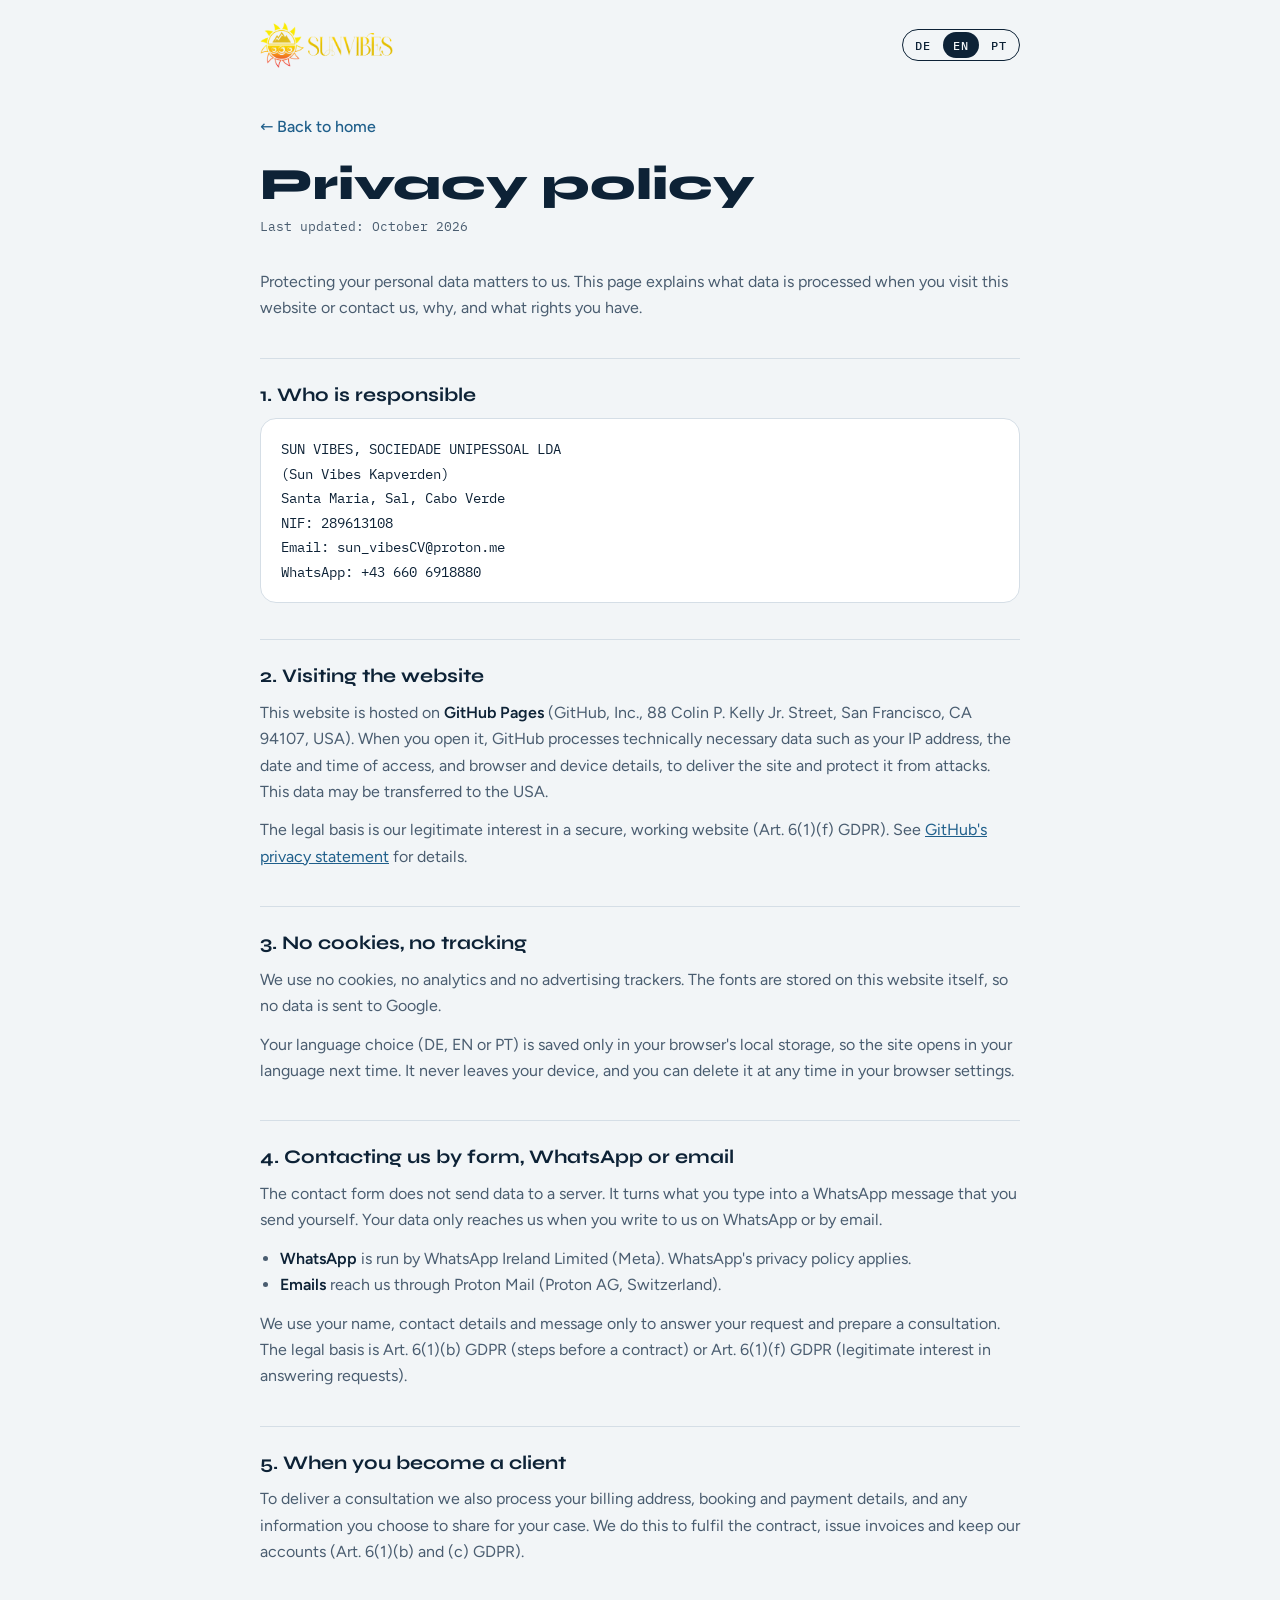
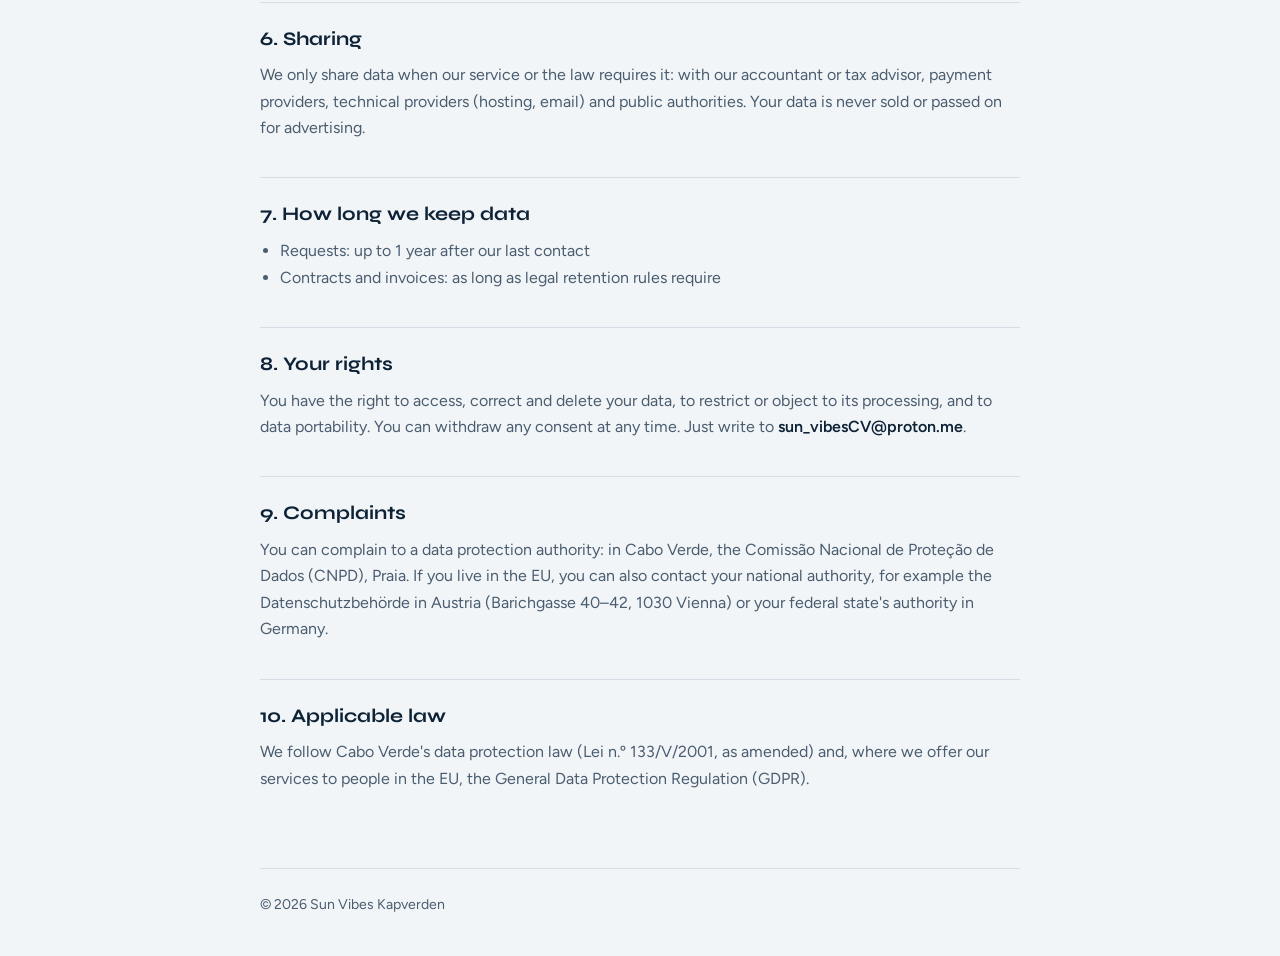
==== privacy.html @ 6cd293cc "Add files via upload" ====
<!doctype html>
<html lang="de">
<head>
<meta charset="utf-8">
<meta name="viewport" content="width=device-width, initial-scale=1, viewport-fit=cover">
<title>Datenschutz · Sun Vibes Kapverden</title>
<meta name="robots" content="noindex">
<meta name="theme-color" content="#f2c200">
<link rel="icon" type="image/png" sizes="48x48" href="img/favicon-48.png">
<link rel="apple-touch-icon" href="img/apple-touch-icon.png">
<link rel="stylesheet" href="fonts/fonts.css">
<style>
:root {
  --salt: #f2f5f7; --surface: #ffffff; --ink: #0d2236; --ink-soft: #4a5d70;
  --sun: #f2c200; --ember: #e2591f; --sea: #1f5f8b; --line: #d5dee6;
  --f-display: "Syne", "Trebuchet MS", system-ui, sans-serif;
  --f-body: "Figtree", "Segoe UI", system-ui, sans-serif;
  --f-mono: "IBM Plex Mono", ui-monospace, Consolas, monospace;
  --gutter: clamp(16px, 4vw, 48px);
}
@media (prefers-color-scheme: dark) {
  :root:not([data-theme="light"]) { --salt: #0a1824; --surface: #10212f; --ink: #e8eef3; --ink-soft: #9fb2c3; --sun: #ffcf1a; --ember: #ff7a3d; --sea: #7fbbe3; --line: #22384a; color-scheme: dark; }
}
:root[data-theme="dark"] { --salt: #0a1824; --surface: #10212f; --ink: #e8eef3; --ink-soft: #9fb2c3; --sun: #ffcf1a; --ember: #ff7a3d; --sea: #7fbbe3; --line: #22384a; color-scheme: dark; }
* { box-sizing: border-box; }
body { margin: 0; background: var(--salt); color: var(--ink); font-family: var(--f-body); font-size: 1rem; line-height: 1.65; padding-inline: var(--gutter); }
.wrap { max-width: 760px; margin-inline: auto; }
a { color: var(--sea); }
:focus-visible { outline: 3px solid var(--sun); outline-offset: 3px; border-radius: 4px; }
.nav { display: flex; align-items: center; justify-content: space-between; gap: 16px; padding-block: 22px; flex-wrap: wrap; }
.nav img { height: 46px; width: auto; display: block; }
.lang { display: flex; border: 1.5px solid var(--ink); border-radius: 999px; padding: 2px; gap: 2px; }
.lang button { font: 500 0.78rem var(--f-mono); letter-spacing: .08em; color: var(--ink); background: transparent; border: 0; border-radius: 999px; padding: 5px 10px; cursor: pointer; }
.lang button[aria-pressed="true"] { background: var(--ink); color: var(--salt); }
main { padding-block: 24px 64px; }
.back { font-weight: 500; text-decoration: none; }
h1 { font-family: var(--f-display); font-weight: 800; font-size: clamp(2rem, 5vw, 2.8rem); line-height: 1.1; margin: 20px 0 6px; text-wrap: balance; }
.updated { font-family: var(--f-mono); font-size: 0.8rem; color: var(--ink-soft); margin: 0 0 32px; }
h2 { font-family: var(--f-display); font-weight: 700; font-size: 1.2rem; margin: 36px 0 8px; padding-top: 20px; border-top: 1px solid var(--line); }
p, li { color: var(--ink-soft); }
p { margin: 0 0 12px; }
ul { margin: 0 0 12px; padding-left: 20px; }
strong { color: var(--ink); font-weight: 600; }
.card { background: var(--surface); border: 1px solid var(--line); border-radius: 16px; padding: 18px 20px; font-family: var(--f-mono); font-size: 0.9rem; line-height: 1.7; overflow-wrap: anywhere; }
.card p { margin: 0; color: var(--ink); }
footer { border-top: 1px solid var(--line); padding-block: 24px 40px; font-size: 0.88rem; color: var(--ink-soft); }
</style>
</head>
<body>
<div class="wrap">
  <header class="nav">
    <a href="index.html"><img src="img/logo-wide.png" alt="Sun Vibes Kapverden" width="720" height="249"></a>
    <div class="lang" role="group" aria-label="Sprache / Language / Língua">
      <button type="button" id="lang-de" data-lang="de" lang="de" aria-label="Deutsch">DE</button>
      <button type="button" id="lang-en" data-lang="en" lang="en" aria-label="English">EN</button>
      <button type="button" id="lang-pt" data-lang="pt" lang="pt" aria-label="Português">PT</button>
    </div>
  </header>

  <!-- ========== DEUTSCH ========== -->
  <main id="doc-de" lang="de">
    <a class="back" href="index.html">← Zur Startseite</a>
    <h1>Datenschutzerklärung</h1>
    <p class="updated">Stand: Oktober 2026</p>
    <p>Der Schutz Ihrer persönlichen Daten ist uns wichtig. Hier erklären wir, welche Daten beim Besuch dieser Website und bei einer Anfrage verarbeitet werden, wozu und welche Rechte Sie haben.</p>

    <h2>1. Verantwortlich</h2>
    <div class="card">
      <p>SUN VIBES, SOCIEDADE UNIPESSOAL LDA</p>
      <p>(Sun Vibes Kapverden)</p>
      <p>Santa Maria, Sal, Cabo Verde</p>
      <p>NIF: 289613108</p>
      <p>E-Mail: sun_vibesCV@proton.me</p>
      <p>WhatsApp: +43 660 6918880</p>
    </div>

    <h2>2. Besuch der Website</h2>
    <p>Diese Website wird über <strong>GitHub Pages</strong> bereitgestellt (GitHub, Inc., 88 Colin P. Kelly Jr. Street, San Francisco, CA 94107, USA). Beim Aufruf verarbeitet GitHub technisch notwendige Daten wie Ihre IP-Adresse, Datum und Uhrzeit des Zugriffs sowie Browser- und Geräteangaben, um die Seite auszuliefern und vor Angriffen zu schützen. Dabei können Daten in die USA übermittelt werden.</p>
    <p>Rechtsgrundlage ist unser berechtigtes Interesse an einer sicheren und funktionierenden Website (Art. 6 Abs. 1 lit. f DSGVO). Weitere Informationen finden Sie in der <a href="https://docs.github.com/de/site-policy/privacy-policies/github-general-privacy-statement" target="_blank" rel="noopener">Datenschutzerklärung von GitHub</a>.</p>

    <h2>3. Keine Cookies, kein Tracking</h2>
    <p>Wir setzen keine Cookies, keine Analyse-Tools und keine Werbe-Tracker ein. Die Schriftarten sind auf dieser Website selbst gespeichert, es werden also keine Daten an Google übertragen.</p>
    <p>Ihre Sprachauswahl (DE, EN oder PT) wird nur im lokalen Speicher Ihres Browsers abgelegt, damit die Seite beim nächsten Besuch in Ihrer Sprache erscheint. Diese Angabe verlässt Ihr Gerät nicht, und Sie können sie jederzeit in den Browsereinstellungen löschen.</p>

    <h2>4. Kontakt über Formular, WhatsApp oder E-Mail</h2>
    <p>Das Kontaktformular sendet keine Daten an einen Server. Es bereitet aus Ihren Eingaben eine WhatsApp-Nachricht vor, die Sie selbst absenden. Ihre Daten erreichen uns also erst, wenn Sie uns per WhatsApp oder E-Mail schreiben.</p>
    <ul>
      <li><strong>WhatsApp</strong> wird von WhatsApp Ireland Limited (Meta) betrieben. Es gilt die Datenschutzrichtlinie von WhatsApp.</li>
      <li><strong>E-Mails</strong> empfangen wir über Proton Mail (Proton AG, Schweiz).</li>
    </ul>
    <p>Wir verwenden Ihren Namen, Ihre Kontaktdaten und den Inhalt Ihrer Nachricht nur, um Ihre Anfrage zu beantworten und eine Beratung vorzubereiten. Rechtsgrundlage ist Art. 6 Abs. 1 lit. b DSGVO (vorvertragliche Maßnahmen) bzw. lit. f DSGVO (berechtigtes Interesse an der Beantwortung von Anfragen).</p>

    <h2>5. Wenn Sie Kunde werden</h2>
    <p>Für die Durchführung einer Beratung verarbeiten wir zusätzlich Rechnungsadresse, Buchungs- und Zahlungsdaten sowie Angaben, die Sie uns für Ihr Anliegen freiwillig geben. Zweck sind Vertragserfüllung, Rechnungslegung und Buchhaltung (Art. 6 Abs. 1 lit. b und lit. c DSGVO).</p>

    <h2>6. Weitergabe</h2>
    <p>Wir geben Daten nur weiter, wenn das für unsere Leistung nötig oder gesetzlich vorgeschrieben ist: an Buchhaltung bzw. Steuerberatung, Zahlungsdienstleister, technische Dienstleister (Hosting, E-Mail) und Behörden. Ihre Daten werden nie verkauft oder für Werbung weitergegeben.</p>

    <h2>7. Speicherdauer</h2>
    <ul>
      <li>Anfragen: bis zu 1 Jahr nach dem letzten Kontakt</li>
      <li>Verträge und Rechnungen: so lange, wie es die gesetzlichen Aufbewahrungspflichten verlangen</li>
    </ul>

    <h2>8. Ihre Rechte</h2>
    <p>Sie haben das Recht auf Auskunft, Berichtigung, Löschung, Einschränkung der Verarbeitung, Datenübertragbarkeit und Widerspruch. Eine erteilte Einwilligung können Sie jederzeit widerrufen. Schreiben Sie uns dazu einfach an <strong>sun_vibesCV@proton.me</strong>.</p>

    <h2>9. Beschwerde</h2>
    <p>Sie können sich bei einer Datenschutzbehörde beschweren: in Cabo Verde bei der Comissão Nacional de Proteção de Dados (CNPD), Praia. Wenn Sie in der EU leben, auch bei der Behörde Ihres Landes, in Österreich bei der Datenschutzbehörde (Barichgasse 40–42, 1030 Wien), in Deutschland bei der Datenschutzbehörde Ihres Bundeslandes.</p>

    <h2>10. Anwendbares Recht</h2>
    <p>Wir beachten das Datenschutzrecht von Cabo Verde (Lei n.º 133/V/2001 in geltender Fassung) und, soweit wir uns an Personen in der EU richten, die Datenschutz-Grundverordnung (DSGVO).</p>
  </main>

  <!-- ========== ENGLISH ========== -->
  <main id="doc-en" lang="en" hidden>
    <a class="back" href="index.html">← Back to home</a>
    <h1>Privacy policy</h1>
    <p class="updated">Last updated: October 2026</p>
    <p>Protecting your personal data matters to us. This page explains what data is processed when you visit this website or contact us, why, and what rights you have.</p>

    <h2>1. Who is responsible</h2>
    <div class="card">
      <p>SUN VIBES, SOCIEDADE UNIPESSOAL LDA</p>
      <p>(Sun Vibes Kapverden)</p>
      <p>Santa Maria, Sal, Cabo Verde</p>
      <p>NIF: 289613108</p>
      <p>Email: sun_vibesCV@proton.me</p>
      <p>WhatsApp: +43 660 6918880</p>
    </div>

    <h2>2. Visiting the website</h2>
    <p>This website is hosted on <strong>GitHub Pages</strong> (GitHub, Inc., 88 Colin P. Kelly Jr. Street, San Francisco, CA 94107, USA). When you open it, GitHub processes technically necessary data such as your IP address, the date and time of access, and browser and device details, to deliver the site and protect it from attacks. This data may be transferred to the USA.</p>
    <p>The legal basis is our legitimate interest in a secure, working website (Art. 6(1)(f) GDPR). See <a href="https://docs.github.com/en/site-policy/privacy-policies/github-general-privacy-statement" target="_blank" rel="noopener">GitHub's privacy statement</a> for details.</p>

    <h2>3. No cookies, no tracking</h2>
    <p>We use no cookies, no analytics and no advertising trackers. The fonts are stored on this website itself, so no data is sent to Google.</p>
    <p>Your language choice (DE, EN or PT) is saved only in your browser's local storage, so the site opens in your language next time. It never leaves your device, and you can delete it at any time in your browser settings.</p>

    <h2>4. Contacting us by form, WhatsApp or email</h2>
    <p>The contact form does not send data to a server. It turns what you type into a WhatsApp message that you send yourself. Your data only reaches us when you write to us on WhatsApp or by email.</p>
    <ul>
      <li><strong>WhatsApp</strong> is run by WhatsApp Ireland Limited (Meta). WhatsApp's privacy policy applies.</li>
      <li><strong>Emails</strong> reach us through Proton Mail (Proton AG, Switzerland).</li>
    </ul>
    <p>We use your name, contact details and message only to answer your request and prepare a consultation. The legal basis is Art. 6(1)(b) GDPR (steps before a contract) or Art. 6(1)(f) GDPR (legitimate interest in answering requests).</p>

    <h2>5. When you become a client</h2>
    <p>To deliver a consultation we also process your billing address, booking and payment details, and any information you choose to share for your case. We do this to fulfil the contract, issue invoices and keep our accounts (Art. 6(1)(b) and (c) GDPR).</p>

    <h2>6. Sharing</h2>
    <p>We only share data when our service or the law requires it: with our accountant or tax advisor, payment providers, technical providers (hosting, email) and public authorities. Your data is never sold or passed on for advertising.</p>

    <h2>7. How long we keep data</h2>
    <ul>
      <li>Requests: up to 1 year after our last contact</li>
      <li>Contracts and invoices: as long as legal retention rules require</li>
    </ul>

    <h2>8. Your rights</h2>
    <p>You have the right to access, correct and delete your data, to restrict or object to its processing, and to data portability. You can withdraw any consent at any time. Just write to <strong>sun_vibesCV@proton.me</strong>.</p>

    <h2>9. Complaints</h2>
    <p>You can complain to a data protection authority: in Cabo Verde, the Comissão Nacional de Proteção de Dados (CNPD), Praia. If you live in the EU, you can also contact your national authority, for example the Datenschutzbehörde in Austria (Barichgasse 40–42, 1030 Vienna) or your federal state's authority in Germany.</p>

    <h2>10. Applicable law</h2>
    <p>We follow Cabo Verde's data protection law (Lei n.º 133/V/2001, as amended) and, where we offer our services to people in the EU, the General Data Protection Regulation (GDPR).</p>
  </main>

  <!-- ========== PORTUGUÊS ========== -->
  <main id="doc-pt" lang="pt" hidden>
    <a class="back" href="index.html">← Voltar ao início</a>
    <h1>Política de privacidade</h1>
    <p class="updated">Última atualização: outubro de 2026</p>
    <p>A proteção dos seus dados pessoais é importante para nós. Aqui explicamos que dados são tratados quando visita este site ou nos contacta, para quê, e quais são os seus direitos.</p>

    <h2>1. Responsável</h2>
    <div class="card">
      <p>SUN VIBES, SOCIEDADE UNIPESSOAL LDA</p>
      <p>(Sun Vibes Kapverden)</p>
      <p>Santa Maria, Sal, Cabo Verde</p>
      <p>NIF: 289613108</p>
      <p>E-mail: sun_vibesCV@proton.me</p>
      <p>WhatsApp: +43 660 6918880</p>
    </div>

    <h2>2. Visita ao site</h2>
    <p>Este site está alojado no <strong>GitHub Pages</strong> (GitHub, Inc., 88 Colin P. Kelly Jr. Street, San Francisco, CA 94107, EUA). Quando o abre, o GitHub trata dados tecnicamente necessários, como o seu endereço IP, a data e hora do acesso e dados do navegador e do dispositivo, para entregar o site e protegê-lo contra ataques. Estes dados podem ser transferidos para os EUA.</p>
    <p>A base legal é o nosso interesse legítimo num site seguro e funcional (art. 6.º, n.º 1, alínea f) do RGPD). Mais informações na <a href="https://docs.github.com/pt/site-policy/privacy-policies/github-general-privacy-statement" target="_blank" rel="noopener">declaração de privacidade do GitHub</a>.</p>

    <h2>3. Sem cookies, sem rastreamento</h2>
    <p>Não usamos cookies, ferramentas de análise nem rastreadores de publicidade. Os tipos de letra estão guardados neste próprio site, por isso nenhum dado é enviado à Google.</p>
    <p>A sua escolha de língua (DE, EN ou PT) é guardada apenas no armazenamento local do seu navegador, para que o site abra na sua língua da próxima vez. Esta informação nunca sai do seu dispositivo e pode apagá-la a qualquer momento nas definições do navegador.</p>

    <h2>4. Contacto por formulário, WhatsApp ou e-mail</h2>
    <p>O formulário de contacto não envia dados para nenhum servidor. Transforma o que escreve numa mensagem de WhatsApp que é o próprio a enviar. Os seus dados só nos chegam quando nos escreve por WhatsApp ou e-mail.</p>
    <ul>
      <li>O <strong>WhatsApp</strong> é gerido pela WhatsApp Ireland Limited (Meta). Aplica-se a política de privacidade do WhatsApp.</li>
      <li>Os <strong>e-mails</strong> chegam-nos através do Proton Mail (Proton AG, Suíça).</li>
    </ul>
    <p>Usamos o seu nome, contactos e mensagem apenas para responder ao seu pedido e preparar uma consulta. A base legal é o art. 6.º, n.º 1, alínea b) do RGPD (diligências pré-contratuais) ou alínea f) (interesse legítimo em responder a pedidos).</p>

    <h2>5. Quando se torna cliente</h2>
    <p>Para prestar uma consulta tratamos também a morada de faturação, dados de reserva e de pagamento, e as informações que decida partilhar sobre o seu caso. Fazemo-lo para cumprir o contrato, emitir faturas e manter a contabilidade (art. 6.º, n.º 1, alíneas b) e c) do RGPD).</p>

    <h2>6. Partilha</h2>
    <p>Só partilhamos dados quando o nosso serviço ou a lei o exigem: com contabilista ou consultor fiscal, prestadores de pagamento, prestadores técnicos (alojamento, e-mail) e autoridades públicas. Os seus dados nunca são vendidos nem cedidos para publicidade.</p>

    <h2>7. Prazo de conservação</h2>
    <ul>
      <li>Pedidos: até 1 ano após o último contacto</li>
      <li>Contratos e faturas: durante o prazo exigido pela lei</li>
    </ul>

    <h2>8. Os seus direitos</h2>
    <p>Tem direito de acesso, retificação e apagamento dos seus dados, de limitação e oposição ao tratamento, e de portabilidade. Pode retirar qualquer consentimento a qualquer momento. Basta escrever para <strong>sun_vibesCV@proton.me</strong>.</p>

    <h2>9. Reclamações</h2>
    <p>Pode apresentar reclamação a uma autoridade de proteção de dados: em Cabo Verde, a Comissão Nacional de Proteção de Dados (CNPD), na Praia. Se vive na UE, também à autoridade do seu país, por exemplo a Datenschutzbehörde na Áustria (Barichgasse 40–42, 1030 Viena) ou a autoridade do seu estado federado na Alemanha.</p>

    <h2>10. Lei aplicável</h2>
    <p>Respeitamos a lei de proteção de dados de Cabo Verde (Lei n.º 133/V/2001, na redação em vigor) e, quando oferecemos os nossos serviços a pessoas na UE, o Regulamento Geral sobre a Proteção de Dados (RGPD).</p>
  </main>

  <footer>© 2026 Sun Vibes Kapverden</footer>
</div>

<script>
const TITLES = { de: "Datenschutz · Sun Vibes Kapverden", en: "Privacy policy · Sun Vibes Kapverden", pt: "Política de privacidade · Sun Vibes Kapverden" };
function applyLang(lang) {
  if (!TITLES[lang]) lang = "de";
  document.documentElement.lang = lang;
  document.title = TITLES[lang];
  ["de", "en", "pt"].forEach(l => { document.getElementById("doc-" + l).hidden = l !== lang; });
  document.querySelectorAll(".lang button").forEach(b => b.setAttribute("aria-pressed", b.dataset.lang === lang ? "true" : "false"));
  try { localStorage.setItem("svk-lang", lang); } catch (e) {}
}
document.querySelectorAll(".lang button").forEach(b => b.addEventListener("click", () => applyLang(b.dataset.lang)));
let start = null;
try { start = localStorage.getItem("svk-lang"); } catch (e) {}
if (!TITLES[start]) {
  const nav = (navigator.language || "de").slice(0, 2).toLowerCase();
  start = TITLES[nav] ? nav : "de";
}
applyLang(start);
</script>
</body>
</html>
---- fonts/fonts.css ----
/* latin-ext */
@font-face {
  font-family: 'Figtree';
  font-style: normal;
  font-weight: 400;
  font-display: swap;
  src: url(figtree-400-latin-ext.woff2) format('woff2');
  unicode-range: U+0100-02BA, U+02BD-02C5, U+02C7-02CC, U+02CE-02D7, U+02DD-02FF, U+0304, U+0308, U+0329, U+1D00-1DBF, U+1E00-1E9F, U+1EF2-1EFF, U+2020, U+20A0-20AB, U+20AD-20C0, U+2113, U+2C60-2C7F, U+A720-A7FF;
}
/* latin */
@font-face {
  font-family: 'Figtree';
  font-style: normal;
  font-weight: 400;
  font-display: swap;
  src: url(figtree-400-latin.woff2) format('woff2');
  unicode-range: U+0000-00FF, U+0131, U+0152-0153, U+02BB-02BC, U+02C6, U+02DA, U+02DC, U+0304, U+0308, U+0329, U+2000-206F, U+20AC, U+2122, U+2191, U+2193, U+2212, U+2215, U+FEFF, U+FFFD;
}
/* latin-ext */
@font-face {
  font-family: 'Figtree';
  font-style: normal;
  font-weight: 500;
  font-display: swap;
  src: url(figtree-400-latin-ext.woff2) format('woff2');
  unicode-range: U+0100-02BA, U+02BD-02C5, U+02C7-02CC, U+02CE-02D7, U+02DD-02FF, U+0304, U+0308, U+0329, U+1D00-1DBF, U+1E00-1E9F, U+1EF2-1EFF, U+2020, U+20A0-20AB, U+20AD-20C0, U+2113, U+2C60-2C7F, U+A720-A7FF;
}
/* latin */
@font-face {
  font-family: 'Figtree';
  font-style: normal;
  font-weight: 500;
  font-display: swap;
  src: url(figtree-400-latin.woff2) format('woff2');
  unicode-range: U+0000-00FF, U+0131, U+0152-0153, U+02BB-02BC, U+02C6, U+02DA, U+02DC, U+0304, U+0308, U+0329, U+2000-206F, U+20AC, U+2122, U+2191, U+2193, U+2212, U+2215, U+FEFF, U+FFFD;
}
/* latin-ext */
@font-face {
  font-family: 'Figtree';
  font-style: normal;
  font-weight: 600;
  font-display: swap;
  src: url(figtree-400-latin-ext.woff2) format('woff2');
  unicode-range: U+0100-02BA, U+02BD-02C5, U+02C7-02CC, U+02CE-02D7, U+02DD-02FF, U+0304, U+0308, U+0329, U+1D00-1DBF, U+1E00-1E9F, U+1EF2-1EFF, U+2020, U+20A0-20AB, U+20AD-20C0, U+2113, U+2C60-2C7F, U+A720-A7FF;
}
/* latin */
@font-face {
  font-family: 'Figtree';
  font-style: normal;
  font-weight: 600;
  font-display: swap;
  src: url(figtree-400-latin.woff2) format('woff2');
  unicode-range: U+0000-00FF, U+0131, U+0152-0153, U+02BB-02BC, U+02C6, U+02DA, U+02DC, U+0304, U+0308, U+0329, U+2000-206F, U+20AC, U+2122, U+2191, U+2193, U+2212, U+2215, U+FEFF, U+FFFD;
}
/* latin-ext */
@font-face {
  font-family: 'IBM Plex Mono';
  font-style: normal;
  font-weight: 400;
  font-display: swap;
  src: url(ibmplexmono-400-latin-ext.woff2) format('woff2');
  unicode-range: U+0100-02BA, U+02BD-02C5, U+02C7-02CC, U+02CE-02D7, U+02DD-02FF, U+0304, U+0308, U+0329, U+1D00-1DBF, U+1E00-1E9F, U+1EF2-1EFF, U+2020, U+20A0-20AB, U+20AD-20C0, U+2113, U+2C60-2C7F, U+A720-A7FF;
}
/* latin */
@font-face {
  font-family: 'IBM Plex Mono';
  font-style: normal;
  font-weight: 400;
  font-display: swap;
  src: url(ibmplexmono-400-latin.woff2) format('woff2');
  unicode-range: U+0000-00FF, U+0131, U+0152-0153, U+02BB-02BC, U+02C6, U+02DA, U+02DC, U+0304, U+0308, U+0329, U+2000-206F, U+20AC, U+2122, U+2191, U+2193, U+2212, U+2215, U+FEFF, U+FFFD;
}
/* latin-ext */
@font-face {
  font-family: 'IBM Plex Mono';
  font-style: normal;
  font-weight: 500;
  font-display: swap;
  src: url(ibmplexmono-500-latin-ext.woff2) format('woff2');
  unicode-range: U+0100-02BA, U+02BD-02C5, U+02C7-02CC, U+02CE-02D7, U+02DD-02FF, U+0304, U+0308, U+0329, U+1D00-1DBF, U+1E00-1E9F, U+1EF2-1EFF, U+2020, U+20A0-20AB, U+20AD-20C0, U+2113, U+2C60-2C7F, U+A720-A7FF;
}
/* latin */
@font-face {
  font-family: 'IBM Plex Mono';
  font-style: normal;
  font-weight: 500;
  font-display: swap;
  src: url(ibmplexmono-500-latin.woff2) format('woff2');
  unicode-range: U+0000-00FF, U+0131, U+0152-0153, U+02BB-02BC, U+02C6, U+02DA, U+02DC, U+0304, U+0308, U+0329, U+2000-206F, U+20AC, U+2122, U+2191, U+2193, U+2212, U+2215, U+FEFF, U+FFFD;
}
/* latin-ext */
@font-face {
  font-family: 'Syne';
  font-style: normal;
  font-weight: 600;
  font-display: swap;
  src: url(syne-600-latin-ext.woff2) format('woff2');
  unicode-range: U+0100-02BA, U+02BD-02C5, U+02C7-02CC, U+02CE-02D7, U+02DD-02FF, U+0304, U+0308, U+0329, U+1D00-1DBF, U+1E00-1E9F, U+1EF2-1EFF, U+2020, U+20A0-20AB, U+20AD-20C0, U+2113, U+2C60-2C7F, U+A720-A7FF;
}
/* latin */
@font-face {
  font-family: 'Syne';
  font-style: normal;
  font-weight: 600;
  font-display: swap;
  src: url(syne-600-latin.woff2) format('woff2');
  unicode-range: U+0000-00FF, U+0131, U+0152-0153, U+02BB-02BC, U+02C6, U+02DA, U+02DC, U+0304, U+0308, U+0329, U+2000-206F, U+20AC, U+2122, U+2191, U+2193, U+2212, U+2215, U+FEFF, U+FFFD;
}
/* latin-ext */
@font-face {
  font-family: 'Syne';
  font-style: normal;
  font-weight: 700;
  font-display: swap;
  src: url(syne-600-latin-ext.woff2) format('woff2');
  unicode-range: U+0100-02BA, U+02BD-02C5, U+02C7-02CC, U+02CE-02D7, U+02DD-02FF, U+0304, U+0308, U+0329, U+1D00-1DBF, U+1E00-1E9F, U+1EF2-1EFF, U+2020, U+20A0-20AB, U+20AD-20C0, U+2113, U+2C60-2C7F, U+A720-A7FF;
}
/* latin */
@font-face {
  font-family: 'Syne';
  font-style: normal;
  font-weight: 700;
  font-display: swap;
  src: url(syne-600-latin.woff2) format('woff2');
  unicode-range: U+0000-00FF, U+0131, U+0152-0153, U+02BB-02BC, U+02C6, U+02DA, U+02DC, U+0304, U+0308, U+0329, U+2000-206F, U+20AC, U+2122, U+2191, U+2193, U+2212, U+2215, U+FEFF, U+FFFD;
}
/* latin-ext */
@font-face {
  font-family: 'Syne';
  font-style: normal;
  font-weight: 800;
  font-display: swap;
  src: url(syne-600-latin-ext.woff2) format('woff2');
  unicode-range: U+0100-02BA, U+02BD-02C5, U+02C7-02CC, U+02CE-02D7, U+02DD-02FF, U+0304, U+0308, U+0329, U+1D00-1DBF, U+1E00-1E9F, U+1EF2-1EFF, U+2020, U+20A0-20AB, U+20AD-20C0, U+2113, U+2C60-2C7F, U+A720-A7FF;
}
/* latin */
@font-face {
  font-family: 'Syne';
  font-style: normal;
  font-weight: 800;
  font-display: swap;
  src: url(syne-600-latin.woff2) format('woff2');
  unicode-range: U+0000-00FF, U+0131, U+0152-0153, U+02BB-02BC, U+02C6, U+02DA, U+02DC, U+0304, U+0308, U+0329, U+2000-206F, U+20AC, U+2122, U+2191, U+2193, U+2212, U+2215, U+FEFF, U+FFFD;
}
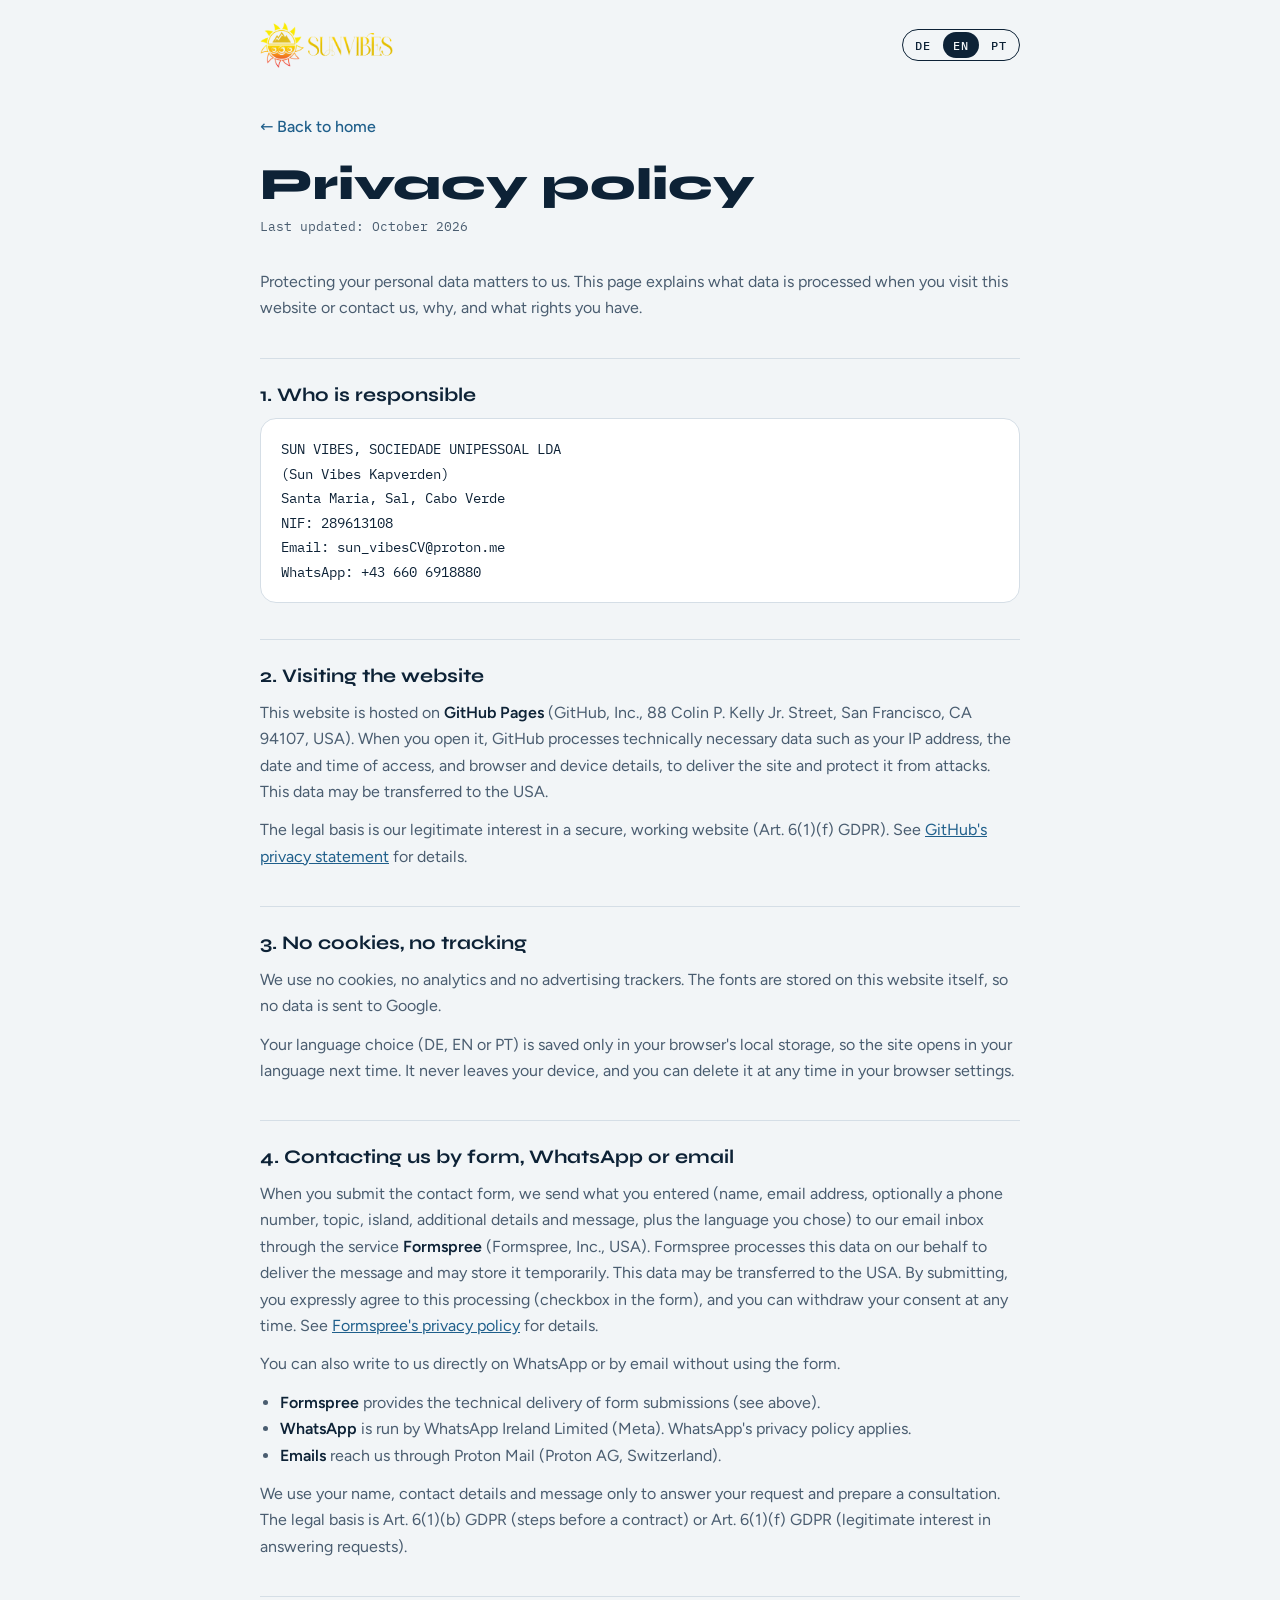
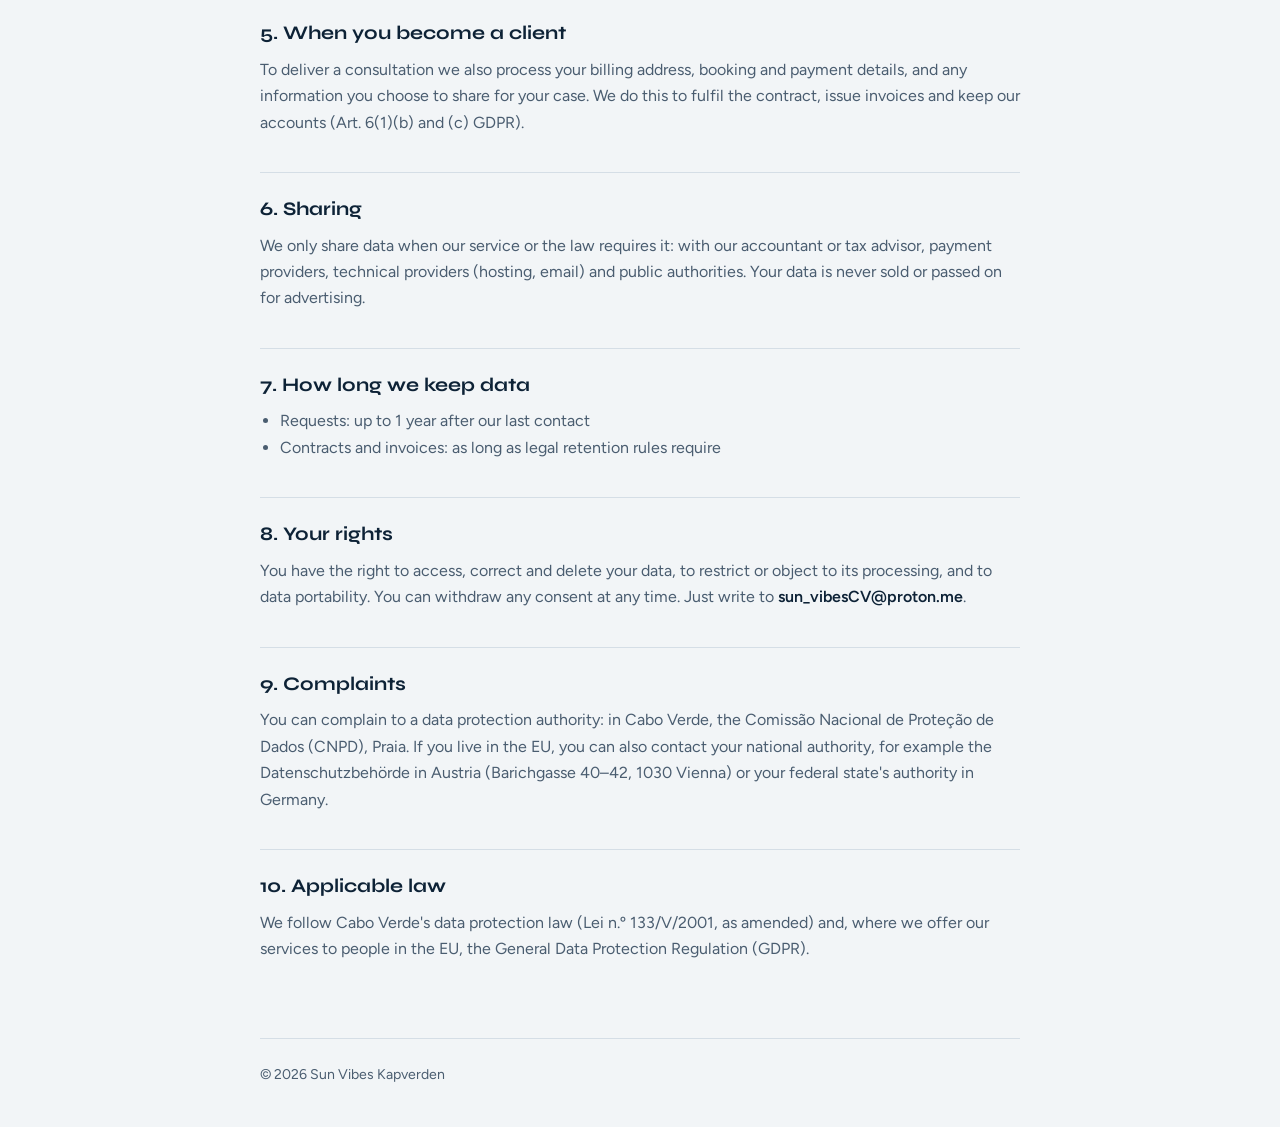
==== commit 43879aa1: "Add files via upload" ====
--- a/privacy.html
+++ b/privacy.html
@@ -83,8 +83,10 @@
     <p>Ihre Sprachauswahl (DE, EN oder PT) wird nur im lokalen Speicher Ihres Browsers abgelegt, damit die Seite beim nächsten Besuch in Ihrer Sprache erscheint. Diese Angabe verlässt Ihr Gerät nicht, und Sie können sie jederzeit in den Browsereinstellungen löschen.</p>
 
     <h2>4. Kontakt über Formular, WhatsApp oder E-Mail</h2>
-    <p>Das Kontaktformular sendet keine Daten an einen Server. Es bereitet aus Ihren Eingaben eine WhatsApp-Nachricht vor, die Sie selbst absenden. Ihre Daten erreichen uns also erst, wenn Sie uns per WhatsApp oder E-Mail schreiben.</p>
-    <ul>
+    <p>Wenn Sie das Kontaktformular absenden, übermitteln wir Ihre Eingaben (Name, E-Mail-Adresse, optional Telefonnummer, gewünschtes Thema, Insel, Zusatzangaben und Nachricht sowie die gewählte Sprache) über den Dienst <strong>Formspree</strong> (Formspree, Inc., USA) an unser E-Mail-Postfach. Formspree verarbeitet diese Daten in unserem Auftrag, um die Nachricht zuzustellen, und kann sie vorübergehend speichern. Dabei können Daten in die USA übermittelt werden. Mit dem Absenden stimmen Sie dieser Verarbeitung ausdrücklich zu (Kontrollkästchen im Formular); Sie können die Einwilligung jederzeit widerrufen. Weitere Informationen finden Sie in der <a href="https://formspree.io/legal/privacy-policy" target="_blank" rel="noopener">Datenschutzerklärung von Formspree</a>.</p>
+    <p>Sie können uns auch direkt per WhatsApp oder E-Mail schreiben, ohne das Formular zu nutzen.</p>
+    <ul>
+      <li><strong>Formspree</strong> stellt die Formularübermittlung technisch bereit (siehe oben).</li>
       <li><strong>WhatsApp</strong> wird von WhatsApp Ireland Limited (Meta) betrieben. Es gilt die Datenschutzrichtlinie von WhatsApp.</li>
       <li><strong>E-Mails</strong> empfangen wir über Proton Mail (Proton AG, Schweiz).</li>
     </ul>
@@ -138,8 +140,10 @@
     <p>Your language choice (DE, EN or PT) is saved only in your browser's local storage, so the site opens in your language next time. It never leaves your device, and you can delete it at any time in your browser settings.</p>
 
     <h2>4. Contacting us by form, WhatsApp or email</h2>
-    <p>The contact form does not send data to a server. It turns what you type into a WhatsApp message that you send yourself. Your data only reaches us when you write to us on WhatsApp or by email.</p>
-    <ul>
+    <p>When you submit the contact form, we send what you entered (name, email address, optionally a phone number, topic, island, additional details and message, plus the language you chose) to our email inbox through the service <strong>Formspree</strong> (Formspree, Inc., USA). Formspree processes this data on our behalf to deliver the message and may store it temporarily. This data may be transferred to the USA. By submitting, you expressly agree to this processing (checkbox in the form), and you can withdraw your consent at any time. See <a href="https://formspree.io/legal/privacy-policy" target="_blank" rel="noopener">Formspree's privacy policy</a> for details.</p>
+    <p>You can also write to us directly on WhatsApp or by email without using the form.</p>
+    <ul>
+      <li><strong>Formspree</strong> provides the technical delivery of form submissions (see above).</li>
       <li><strong>WhatsApp</strong> is run by WhatsApp Ireland Limited (Meta). WhatsApp's privacy policy applies.</li>
       <li><strong>Emails</strong> reach us through Proton Mail (Proton AG, Switzerland).</li>
     </ul>
@@ -193,8 +197,10 @@
     <p>A sua escolha de língua (DE, EN ou PT) é guardada apenas no armazenamento local do seu navegador, para que o site abra na sua língua da próxima vez. Esta informação nunca sai do seu dispositivo e pode apagá-la a qualquer momento nas definições do navegador.</p>
 
     <h2>4. Contacto por formulário, WhatsApp ou e-mail</h2>
-    <p>O formulário de contacto não envia dados para nenhum servidor. Transforma o que escreve numa mensagem de WhatsApp que é o próprio a enviar. Os seus dados só nos chegam quando nos escreve por WhatsApp ou e-mail.</p>
-    <ul>
+    <p>Quando envia o formulário de contacto, enviamos o que introduziu (nome, endereço de e-mail, opcionalmente número de telefone, tema, ilha, informações adicionais e mensagem, bem como a língua escolhida) para a nossa caixa de e-mail através do serviço <strong>Formspree</strong> (Formspree, Inc., EUA). A Formspree trata estes dados por nossa conta para entregar a mensagem e pode guardá-los temporariamente. Estes dados podem ser transferidos para os EUA. Ao enviar, concorda expressamente com este tratamento (caixa de seleção no formulário) e pode retirar o consentimento a qualquer momento. Mais informações na <a href="https://formspree.io/legal/privacy-policy" target="_blank" rel="noopener">política de privacidade da Formspree</a>.</p>
+    <p>Também pode escrever-nos diretamente por WhatsApp ou e-mail, sem usar o formulário.</p>
+    <ul>
+      <li>A <strong>Formspree</strong> assegura tecnicamente a entrega dos envios do formulário (ver acima).</li>
       <li>O <strong>WhatsApp</strong> é gerido pela WhatsApp Ireland Limited (Meta). Aplica-se a política de privacidade do WhatsApp.</li>
       <li>Os <strong>e-mails</strong> chegam-nos através do Proton Mail (Proton AG, Suíça).</li>
     </ul>
